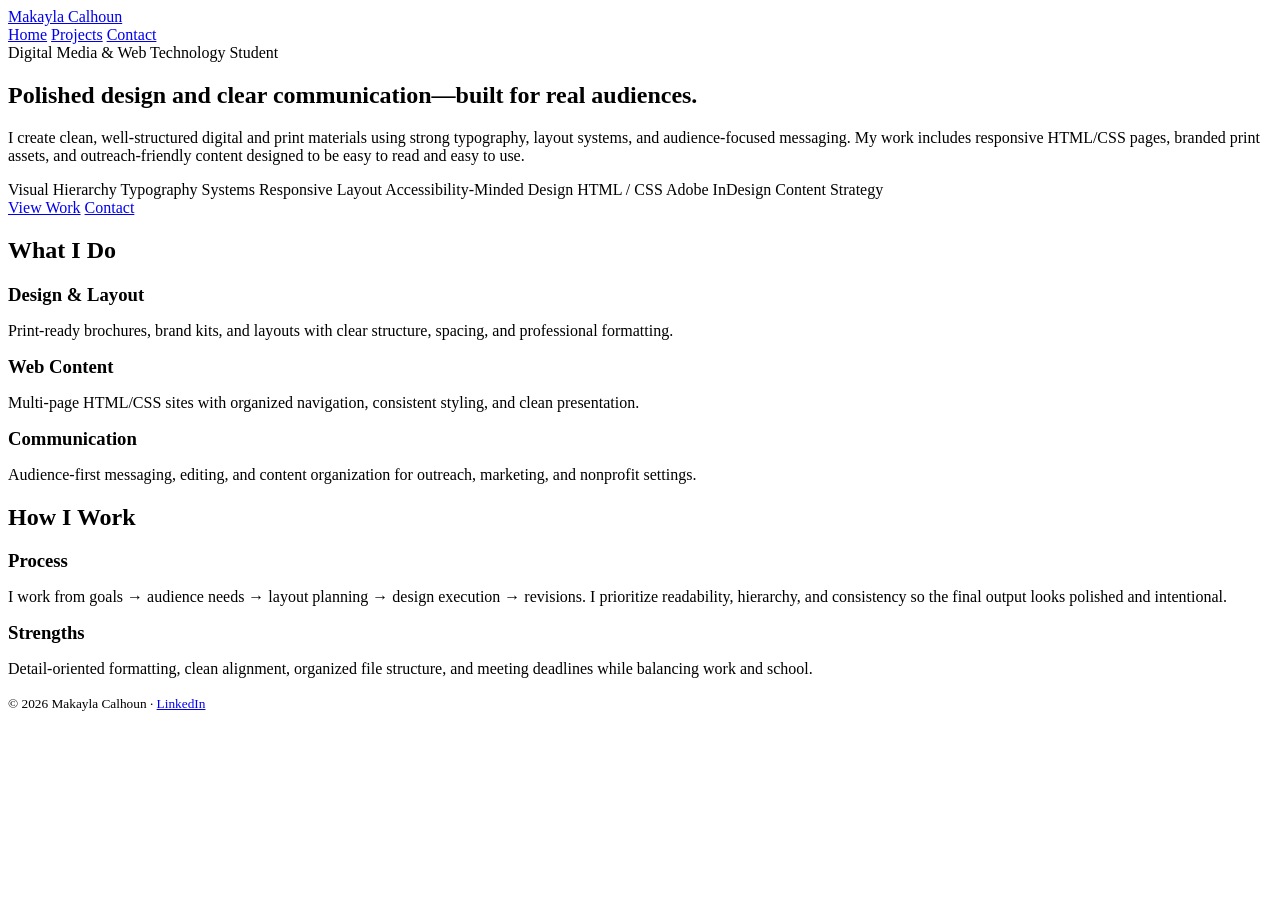
==== index.html @ f5013ccf "Add files via upload" ====
<!doctype html>
<html lang="en">
<head>
  <meta charset="utf-8" />
  <meta name="viewport" content="width=device-width, initial-scale=1" />
  <title>Makayla Calhoun | Digital Media & Web</title>
  <link rel="stylesheet" href="css/styles.css" />
</head>
<body>

  <header class="nav">
    <div class="nav-inner">
      <a class="brand" href="index.html">Makayla Calhoun</a>
      <nav class="links">
        <a href="index.html">Home</a>
        <a href="projects.html">Projects</a>
        <a href="contact.html">Contact</a>
      </nav>
    </div>
  </header>

  <main class="container">

    <section class="hero">
      <div class="kicker">Digital Media & Web Technology Student</div>
      <h1>Polished design and clear communication—built for real audiences.</h1>
      <p class="subtitle">
        I create clean, well-structured digital and print materials using strong typography, layout systems,
        and audience-focused messaging. My work includes responsive HTML/CSS pages, branded print assets,
        and outreach-friendly content designed to be easy to read and easy to use.
      </p>

      <div class="badges">
        <span class="badge">Visual Hierarchy</span>
        <span class="badge">Typography Systems</span>
        <span class="badge">Responsive Layout</span>
        <span class="badge">Accessibility-Minded Design</span>
        <span class="badge">HTML / CSS</span>
        <span class="badge">Adobe InDesign</span>
        <span class="badge">Content Strategy</span>
      </div>

      <div class="btn-row">
        <a class="btn primary" href="projects.html">View Work</a>
        <a class="btn" href="contact.html">Contact</a>
      </div>
    </section>

    <section class="section">
      <h2>What I Do</h2>
      <div class="grid">
        <div class="card third">
          <h3 style="margin:0 0 8px;">Design & Layout</h3>
          <p>Print-ready brochures, brand kits, and layouts with clear structure, spacing, and professional formatting.</p>
        </div>
        <div class="card third">
          <h3 style="margin:0 0 8px;">Web Content</h3>
          <p>Multi-page HTML/CSS sites with organized navigation, consistent styling, and clean presentation.</p>
        </div>
        <div class="card third">
          <h3 style="margin:0 0 8px;">Communication</h3>
          <p>Audience-first messaging, editing, and content organization for outreach, marketing, and nonprofit settings.</p>
        </div>
      </div>
    </section>

    <section class="section">
      <h2>How I Work</h2>
      <div class="grid">
        <div class="card half">
          <h3 style="margin:0 0 8px;">Process</h3>
          <p>
            I work from goals → audience needs → layout planning → design execution → revisions.
            I prioritize readability, hierarchy, and consistency so the final output looks polished and intentional.
          </p>
        </div>
        <div class="card half">
          <h3 style="margin:0 0 8px;">Strengths</h3>
          <p>
            Detail-oriented formatting, clean alignment, organized file structure, and meeting deadlines while balancing work and school.
          </p>
        </div>
      </div>
    </section>

  </main>

  <footer class="footer">
    <small>
      © <span id="year"></span> Makayla Calhoun ·
      <a href="https://www.linkedin.com/in/makayla-calhoun-033b991ba" target="_blank" rel="noopener">LinkedIn</a>
    </small>
  </footer>

  <script>
    document.getElementById("year").textContent = new Date().getFullYear();
  </script>

</body>
</html>
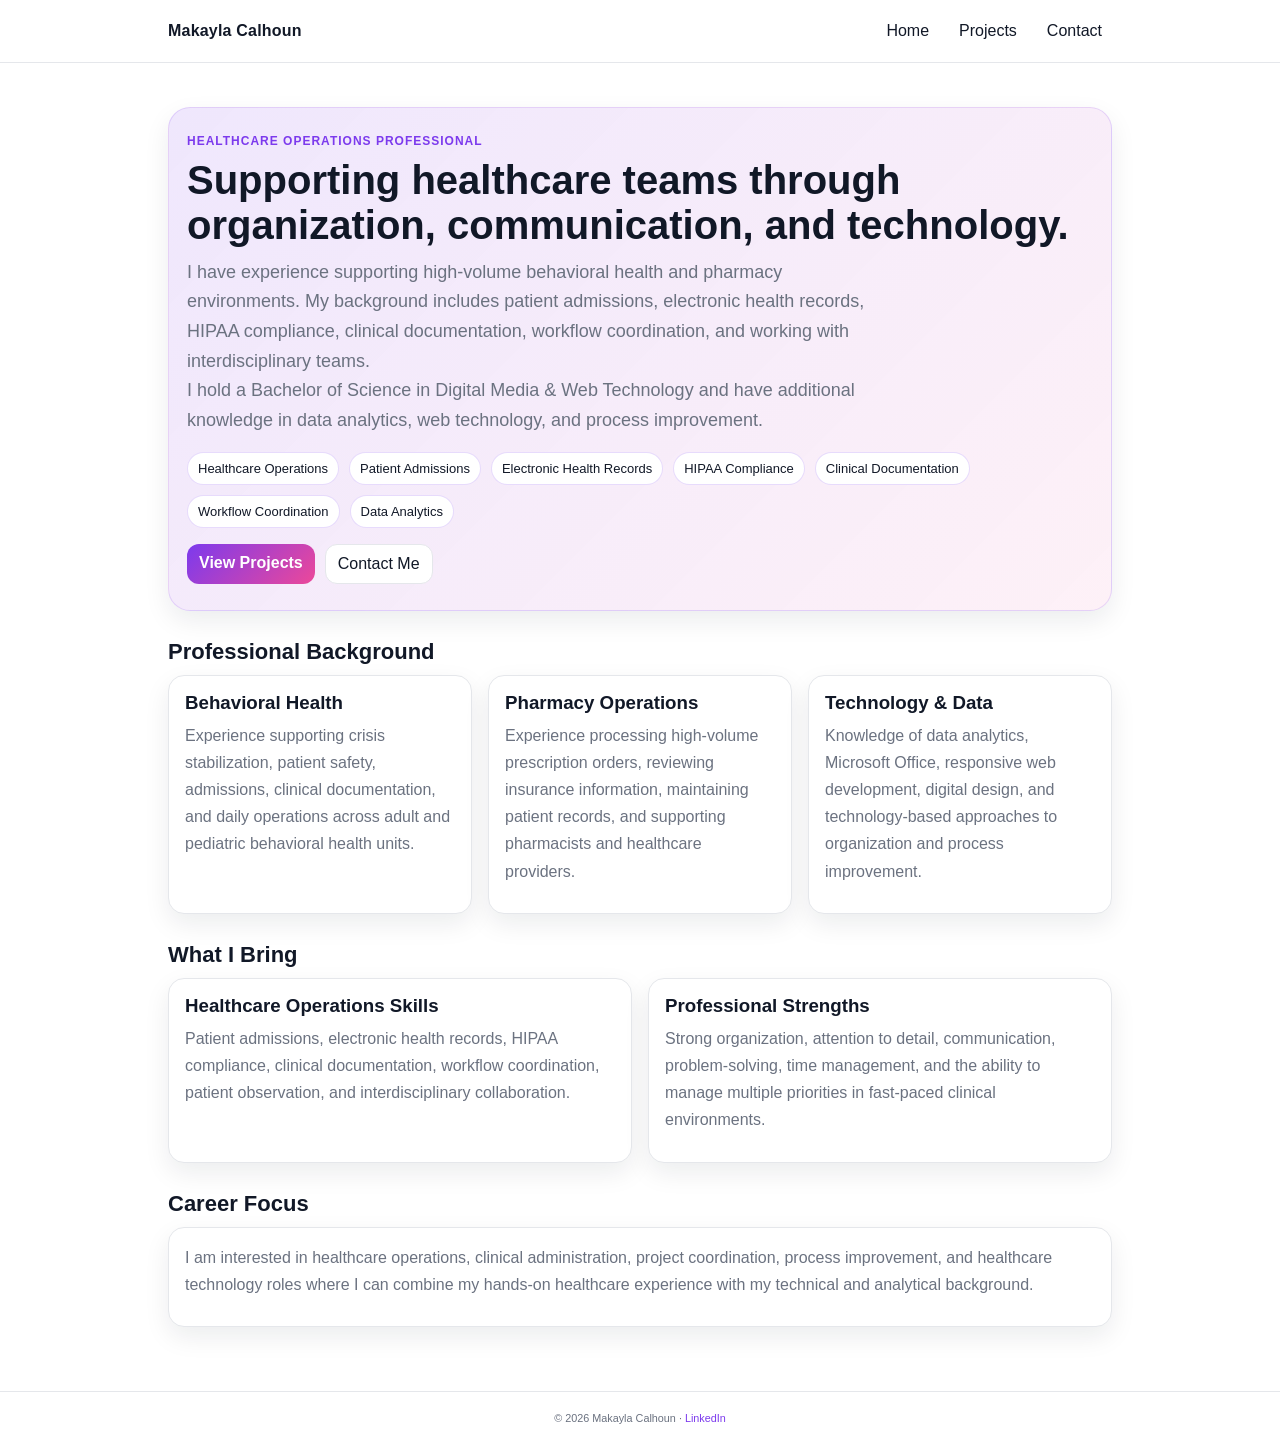
==== commit 7dd5abf3: "Update index.html" ====
--- a/index.html
+++ b/index.html
@@ -3,15 +3,24 @@
 <head>
   <meta charset="utf-8" />
   <meta name="viewport" content="width=device-width, initial-scale=1" />
-  <title>Makayla Calhoun | Digital Media & Web</title>
+
+  <title>Makayla Calhoun | Healthcare Operations</title>
+
+  <meta
+    name="description"
+    content="Portfolio of Makayla Calhoun, a healthcare operations professional with experience in behavioral health, pharmacy, digital media, and data analytics."
+  />
+
   <link rel="stylesheet" href="css/styles.css" />
 </head>
+
 <body>
 
   <header class="nav">
     <div class="nav-inner">
       <a class="brand" href="index.html">Makayla Calhoun</a>
-      <nav class="links">
+
+      <nav class="links" aria-label="Main navigation">
         <a href="index.html">Home</a>
         <a href="projects.html">Projects</a>
         <a href="contact.html">Contact</a>
@@ -22,64 +31,109 @@
   <main class="container">
 
     <section class="hero">
-      <div class="kicker">Digital Media & Web Technology Student</div>
-      <h1>Polished design and clear communication—built for real audiences.</h1>
+      <div class="kicker">
+        Healthcare Operations Professional
+      </div>
+
+      <h1>
+        Supporting healthcare teams through organization, communication, and technology.
+      </h1>
+
       <p class="subtitle">
-        I create clean, well-structured digital and print materials using strong typography, layout systems,
-        and audience-focused messaging. My work includes responsive HTML/CSS pages, branded print assets,
-        and outreach-friendly content designed to be easy to read and easy to use.
+        I have experience supporting high-volume behavioral health and pharmacy
+        environments. My background includes patient admissions, electronic health
+        records, HIPAA compliance, clinical documentation, workflow coordination,
+        and working with interdisciplinary teams.
+      </p>
+
+      <p class="subtitle">
+        I hold a Bachelor of Science in Digital Media &amp; Web Technology and have
+        additional knowledge in data analytics, web technology, and process improvement.
       </p>
 
       <div class="badges">
-        <span class="badge">Visual Hierarchy</span>
-        <span class="badge">Typography Systems</span>
-        <span class="badge">Responsive Layout</span>
-        <span class="badge">Accessibility-Minded Design</span>
-        <span class="badge">HTML / CSS</span>
-        <span class="badge">Adobe InDesign</span>
-        <span class="badge">Content Strategy</span>
+        <span class="badge">Healthcare Operations</span>
+        <span class="badge">Patient Admissions</span>
+        <span class="badge">Electronic Health Records</span>
+        <span class="badge">HIPAA Compliance</span>
+        <span class="badge">Clinical Documentation</span>
+        <span class="badge">Workflow Coordination</span>
+        <span class="badge">Data Analytics</span>
       </div>
 
       <div class="btn-row">
-        <a class="btn primary" href="projects.html">View Work</a>
-        <a class="btn" href="contact.html">Contact</a>
+        <a class="btn primary" href="projects.html">View Projects</a>
+        <a class="btn" href="contact.html">Contact Me</a>
       </div>
     </section>
 
     <section class="section">
-      <h2>What I Do</h2>
+      <h2>Professional Background</h2>
+
       <div class="grid">
         <div class="card third">
-          <h3 style="margin:0 0 8px;">Design & Layout</h3>
-          <p>Print-ready brochures, brand kits, and layouts with clear structure, spacing, and professional formatting.</p>
+          <h3 style="margin: 0 0 8px;">Behavioral Health</h3>
+          <p>
+            Experience supporting crisis stabilization, patient safety, admissions,
+            clinical documentation, and daily operations across adult and pediatric
+            behavioral health units.
+          </p>
         </div>
+
         <div class="card third">
-          <h3 style="margin:0 0 8px;">Web Content</h3>
-          <p>Multi-page HTML/CSS sites with organized navigation, consistent styling, and clean presentation.</p>
+          <h3 style="margin: 0 0 8px;">Pharmacy Operations</h3>
+          <p>
+            Experience processing high-volume prescription orders, reviewing insurance
+            information, maintaining patient records, and supporting pharmacists and
+            healthcare providers.
+          </p>
         </div>
+
         <div class="card third">
-          <h3 style="margin:0 0 8px;">Communication</h3>
-          <p>Audience-first messaging, editing, and content organization for outreach, marketing, and nonprofit settings.</p>
+          <h3 style="margin: 0 0 8px;">Technology &amp; Data</h3>
+          <p>
+            Knowledge of data analytics, Microsoft Office, responsive web development,
+            digital design, and technology-based approaches to organization and process
+            improvement.
+          </p>
         </div>
       </div>
     </section>
 
     <section class="section">
-      <h2>How I Work</h2>
+      <h2>What I Bring</h2>
+
       <div class="grid">
         <div class="card half">
-          <h3 style="margin:0 0 8px;">Process</h3>
+          <h3 style="margin: 0 0 8px;">Healthcare Operations Skills</h3>
           <p>
-            I work from goals → audience needs → layout planning → design execution → revisions.
-            I prioritize readability, hierarchy, and consistency so the final output looks polished and intentional.
+            Patient admissions, electronic health records, HIPAA compliance, clinical
+            documentation, workflow coordination, patient observation, and
+            interdisciplinary collaboration.
           </p>
         </div>
+
         <div class="card half">
-          <h3 style="margin:0 0 8px;">Strengths</h3>
+          <h3 style="margin: 0 0 8px;">Professional Strengths</h3>
           <p>
-            Detail-oriented formatting, clean alignment, organized file structure, and meeting deadlines while balancing work and school.
+            Strong organization, attention to detail, communication, problem-solving,
+            time management, and the ability to manage multiple priorities in fast-paced
+            clinical environments.
           </p>
         </div>
+      </div>
+    </section>
+
+    <section class="section">
+      <h2>Career Focus</h2>
+
+      <div class="card">
+        <p>
+          I am interested in healthcare operations, clinical administration, project
+          coordination, process improvement, and healthcare technology roles where I can
+          combine my hands-on healthcare experience with my technical and analytical
+          background.
+        </p>
       </div>
     </section>
 
@@ -88,13 +142,23 @@
   <footer class="footer">
     <small>
       © <span id="year"></span> Makayla Calhoun ·
-      <a href="https://www.linkedin.com/in/makayla-calhoun-033b991ba" target="_blank" rel="noopener">LinkedIn</a>
+      <a
+        href="https://www.linkedin.com/in/makayla-calhoun-033b991ba"
+        target="_blank"
+        rel="noopener noreferrer"
+      >
+        LinkedIn
+      </a>
     </small>
   </footer>
 
   <script>
-    document.getElementById("year").textContent = new Date().getFullYear();
+    const yearElement = document.getElementById("year");
+
+    if (yearElement) {
+      yearElement.textContent = new Date().getFullYear();
+    }
   </script>
 
 </body>
-</html>+</html>
--- a/css/styles.css
+++ b/css/styles.css
@@ -0,0 +1,164 @@
+:root{
+  --bg:#ffffff;
+  --text:#111827;
+  --muted:#6b7280;
+  --border:#e5e7eb;
+
+  /* Professional color with personality */
+  --accent:#7c3aed;   /* purple */
+  --accent2:#ec4899;  /* pink */
+  --card:#ffffff;
+  --soft:#faf7ff;     /* very light lavender */
+  --shadow: 0 10px 26px rgba(17,24,39,0.08);
+}
+
+*{ box-sizing:border-box; }
+html,body{ margin:0; padding:0; font-family: Arial, Helvetica, sans-serif; background:var(--bg); color:var(--text); }
+
+a{ color: var(--accent); }
+a:hover{ opacity:0.9; }
+
+.container{ max-width: 980px; margin: 0 auto; padding: 26px 18px; }
+
+.nav{
+  background:#fff;
+  border-bottom:1px solid var(--border);
+  position: sticky;
+  top:0;
+  z-index:10;
+}
+.nav-inner{
+  max-width: 980px;
+  margin: 0 auto;
+  padding: 14px 18px;
+  display:flex;
+  align-items:center;
+  justify-content:space-between;
+  gap:16px;
+}
+.brand{
+  font-weight:900;
+  letter-spacing:0.2px;
+  text-decoration:none;
+  color:var(--text);
+}
+.links{ display:flex; gap:10px; flex-wrap:wrap; }
+.links a{
+  text-decoration:none;
+  color:var(--text);
+  padding:8px 10px;
+  border-radius:10px;
+}
+.links a:hover{ background: var(--soft); }
+
+.hero{
+  margin-top: 18px;
+  padding: 26px 18px;
+  border-radius: 22px;
+  background: linear-gradient(135deg, rgba(124,58,237,0.12), rgba(236,72,153,0.08));
+  border: 1px solid rgba(124,58,237,0.16);
+  box-shadow: var(--shadow);
+}
+.kicker{
+  color:var(--accent);
+  font-weight:900;
+  text-transform:uppercase;
+  font-size:12px;
+  letter-spacing:1px;
+}
+h1{ margin:10px 0 10px; font-size:40px; line-height:1.12; }
+.subtitle{ margin:0; color:var(--muted); font-size:18px; line-height:1.65; max-width: 70ch; }
+
+.badges{ display:flex; flex-wrap:wrap; gap:10px; margin-top:16px; }
+.badge{
+  font-size:13px;
+  padding:8px 10px;
+  background:#fff;
+  border:1px solid rgba(124,58,237,0.18);
+  border-radius:999px;
+  color:var(--text);
+}
+
+.btn-row{ display:flex; gap:10px; flex-wrap:wrap; margin-top: 16px; }
+.btn{
+  display:inline-block;
+  text-decoration:none;
+  padding:10px 12px;
+  border-radius:12px;
+  border:1px solid var(--border);
+  color:var(--text);
+  background:#fff;
+}
+.btn.primary{
+  background: linear-gradient(135deg, var(--accent), var(--accent2));
+  border: none;
+  color:#fff;
+  font-weight:700;
+}
+.btn:hover{ opacity:0.94; }
+
+.section{ margin-top: 28px; }
+.section h2{ font-size:22px; margin: 0 0 10px; }
+.section p{ color:var(--muted); line-height:1.7; margin: 0 0 12px; }
+
+.grid{
+  display:grid;
+  grid-template-columns: repeat(12, 1fr);
+  gap:16px;
+}
+
+.card{
+  grid-column: span 12;
+  background: var(--card);
+  border: 1px solid var(--border);
+  border-radius: 16px;
+  padding: 16px;
+  box-shadow: var(--shadow);
+}
+
+@media (min-width: 760px){
+  .card.half{ grid-column: span 6; }
+  .card.third{ grid-column: span 4; }
+}
+
+.project{
+  display:flex;
+  flex-direction:column;
+  gap:10px;
+}
+
+.project img{
+  width:100%;
+  border-radius: 14px;
+  border: 1px solid var(--border);
+  background:#fff;
+}
+
+.project h3{ margin:0; font-size:18px; }
+.meta{ font-size:13px; color:var(--muted); }
+
+.project-grid{
+  display:grid;
+  grid-template-columns: 1fr;
+  gap:12px;
+}
+@media (min-width: 760px){
+  .project-grid{ grid-template-columns: repeat(3, 1fr); }
+}
+
+.hr{
+  height:1px;
+  background:var(--border);
+  margin: 10px 0 6px;
+}
+
+.footer{
+  border-top:1px solid var(--border);
+  margin-top: 38px;
+  padding: 18px;
+  color: var(--muted);
+  font-size: 13px;
+  text-align:center;
+}
+.footer a{ color: var(--accent); text-decoration:none; }
+.footer a:hover{ text-decoration:underline; }
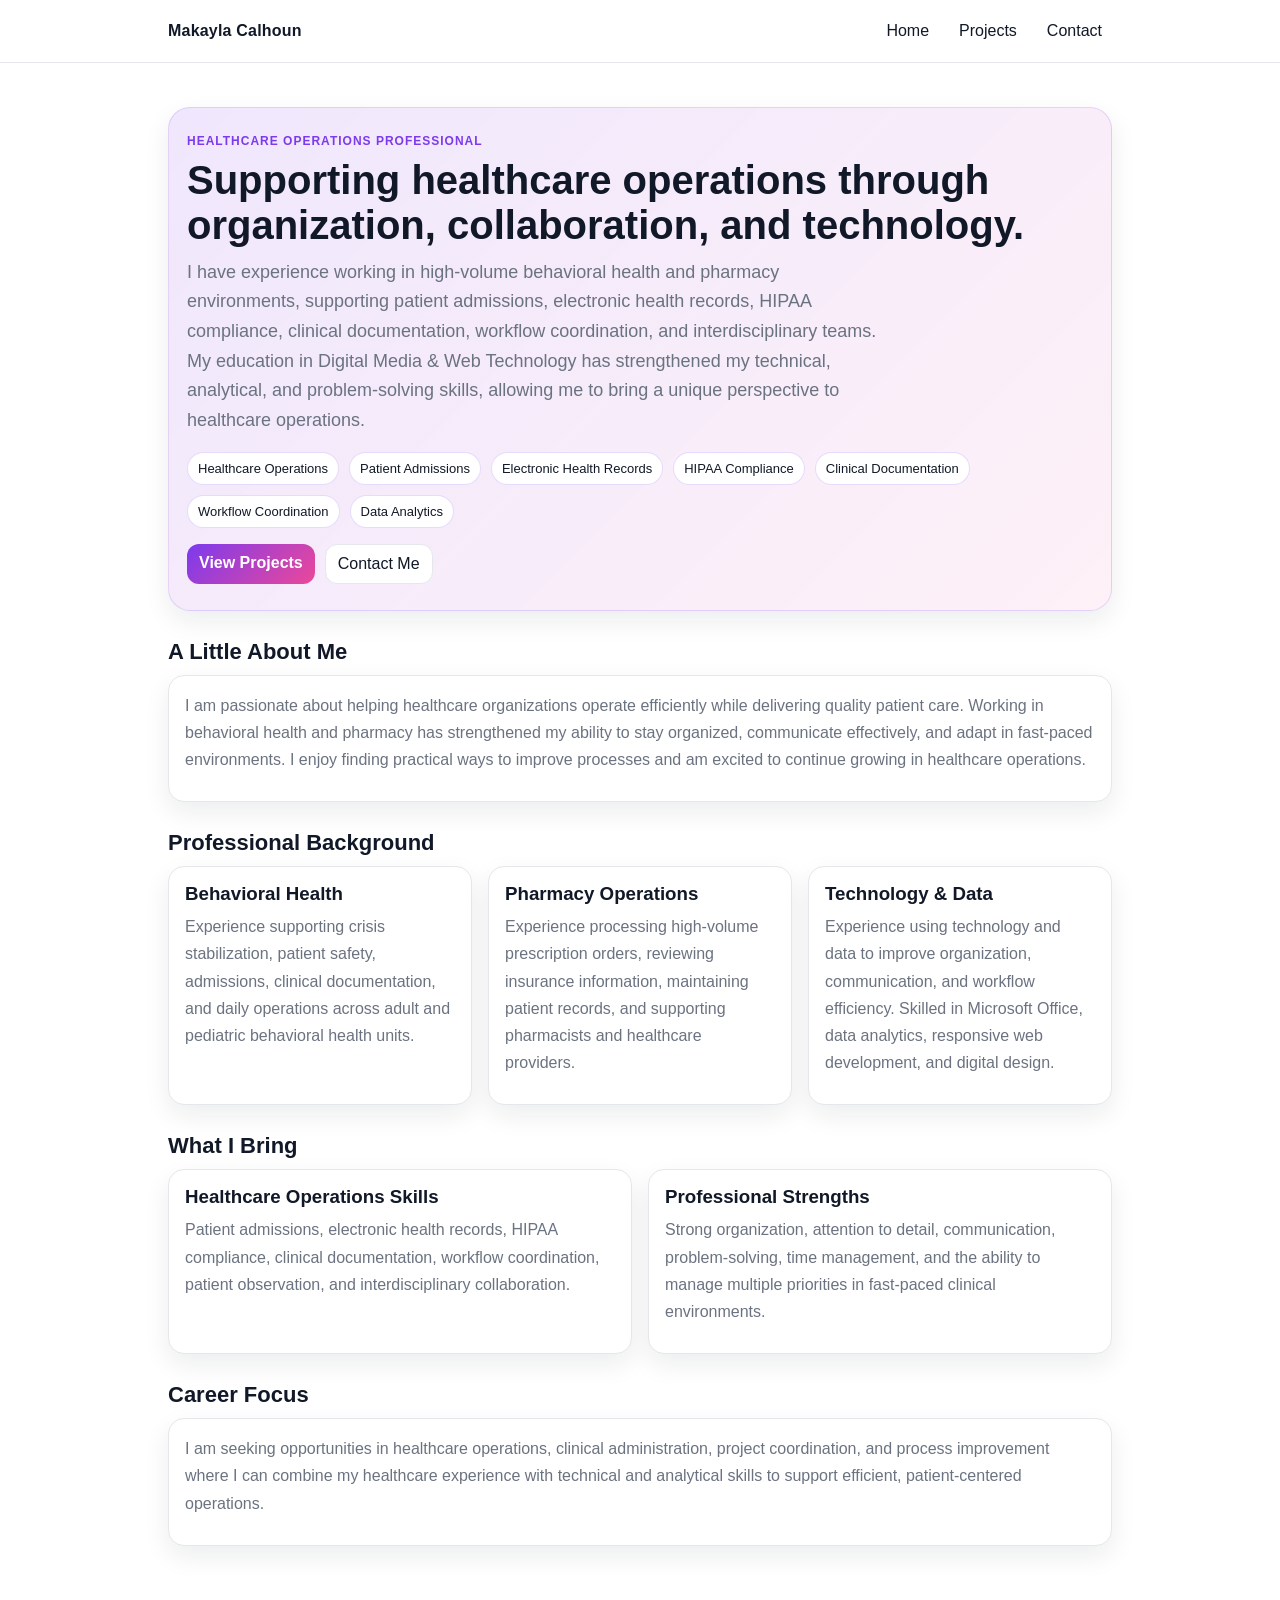
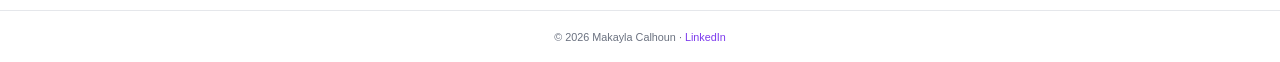
==== commit 03425141: "Update index.html" ====
--- a/index.html
+++ b/index.html
@@ -31,24 +31,23 @@
   <main class="container">
 
     <section class="hero">
-      <div class="kicker">
-        Healthcare Operations Professional
-      </div>
+      <div class="kicker">Healthcare Operations Professional</div>
 
       <h1>
-        Supporting healthcare teams through organization, communication, and technology.
+        Supporting healthcare operations through organization, collaboration, and technology.
       </h1>
 
       <p class="subtitle">
-        I have experience supporting high-volume behavioral health and pharmacy
-        environments. My background includes patient admissions, electronic health
-        records, HIPAA compliance, clinical documentation, workflow coordination,
-        and working with interdisciplinary teams.
+        I have experience working in high-volume behavioral health and pharmacy
+        environments, supporting patient admissions, electronic health records,
+        HIPAA compliance, clinical documentation, workflow coordination, and
+        interdisciplinary teams.
       </p>
 
       <p class="subtitle">
-        I hold a Bachelor of Science in Digital Media &amp; Web Technology and have
-        additional knowledge in data analytics, web technology, and process improvement.
+        My education in Digital Media &amp; Web Technology has strengthened my
+        technical, analytical, and problem-solving skills, allowing me to bring
+        a unique perspective to healthcare operations.
       </p>
 
       <div class="badges">
@@ -64,6 +63,21 @@
       <div class="btn-row">
         <a class="btn primary" href="projects.html">View Projects</a>
         <a class="btn" href="contact.html">Contact Me</a>
+      </div>
+    </section>
+
+    <section class="section">
+      <h2>A Little About Me</h2>
+
+      <div class="card">
+        <p>
+          I am passionate about helping healthcare organizations operate efficiently
+          while delivering quality patient care. Working in behavioral health and
+          pharmacy has strengthened my ability to stay organized, communicate
+          effectively, and adapt in fast-paced environments. I enjoy finding practical
+          ways to improve processes and am excited to continue growing in healthcare
+          operations.
+        </p>
       </div>
     </section>
 
@@ -92,9 +106,9 @@
         <div class="card third">
           <h3 style="margin: 0 0 8px;">Technology &amp; Data</h3>
           <p>
-            Knowledge of data analytics, Microsoft Office, responsive web development,
-            digital design, and technology-based approaches to organization and process
-            improvement.
+            Experience using technology and data to improve organization,
+            communication, and workflow efficiency. Skilled in Microsoft Office,
+            data analytics, responsive web development, and digital design.
           </p>
         </div>
       </div>
@@ -107,9 +121,9 @@
         <div class="card half">
           <h3 style="margin: 0 0 8px;">Healthcare Operations Skills</h3>
           <p>
-            Patient admissions, electronic health records, HIPAA compliance, clinical
-            documentation, workflow coordination, patient observation, and
-            interdisciplinary collaboration.
+            Patient admissions, electronic health records, HIPAA compliance,
+            clinical documentation, workflow coordination, patient observation,
+            and interdisciplinary collaboration.
           </p>
         </div>
 
@@ -117,8 +131,8 @@
           <h3 style="margin: 0 0 8px;">Professional Strengths</h3>
           <p>
             Strong organization, attention to detail, communication, problem-solving,
-            time management, and the ability to manage multiple priorities in fast-paced
-            clinical environments.
+            time management, and the ability to manage multiple priorities in
+            fast-paced clinical environments.
           </p>
         </div>
       </div>
@@ -129,10 +143,10 @@
 
       <div class="card">
         <p>
-          I am interested in healthcare operations, clinical administration, project
-          coordination, process improvement, and healthcare technology roles where I can
-          combine my hands-on healthcare experience with my technical and analytical
-          background.
+          I am seeking opportunities in healthcare operations, clinical administration,
+          project coordination, and process improvement where I can combine my healthcare
+          experience with technical and analytical skills to support efficient,
+          patient-centered operations.
         </p>
       </div>
     </section>
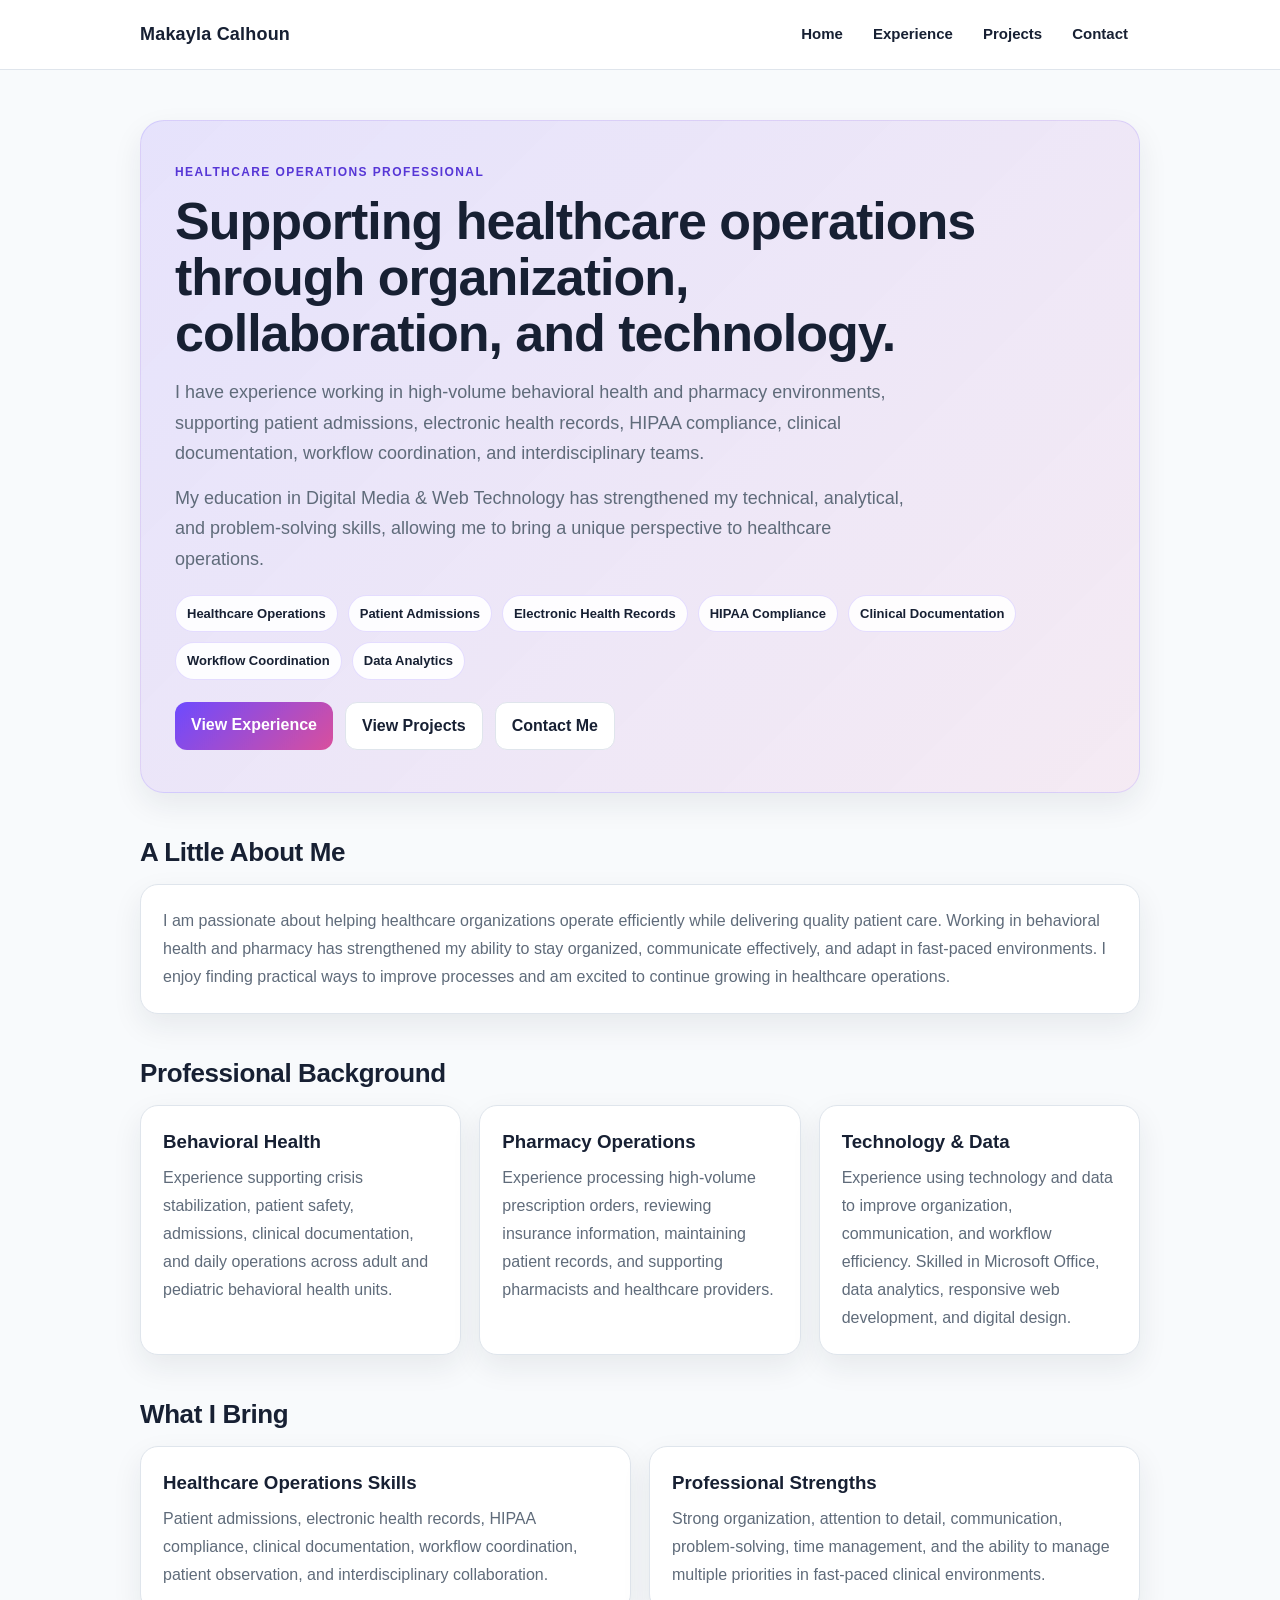
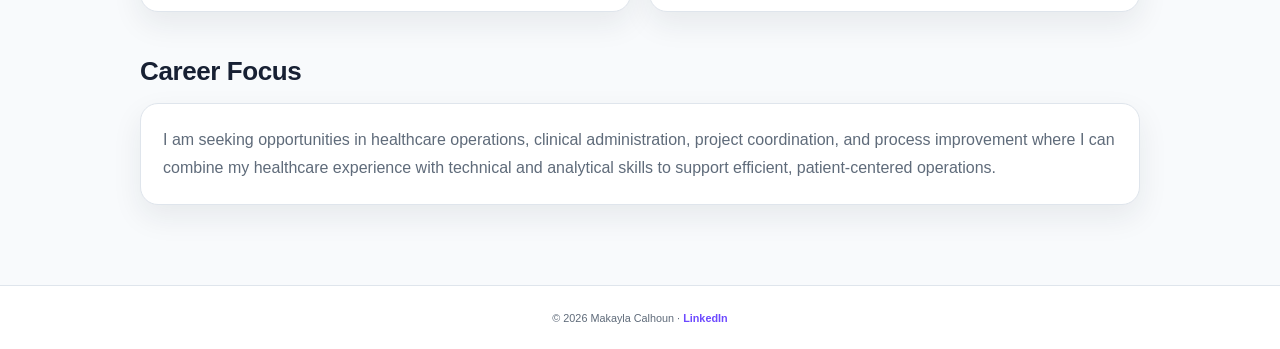
==== commit 06e44bf6: "Update index.html" ====
--- a/index.html
+++ b/index.html
@@ -22,6 +22,7 @@
 
       <nav class="links" aria-label="Main navigation">
         <a href="index.html">Home</a>
+        <a href="experience.html">Experience</a>
         <a href="projects.html">Projects</a>
         <a href="contact.html">Contact</a>
       </nav>
@@ -61,7 +62,8 @@
       </div>
 
       <div class="btn-row">
-        <a class="btn primary" href="projects.html">View Projects</a>
+        <a class="btn primary" href="experience.html">View Experience</a>
+        <a class="btn" href="projects.html">View Projects</a>
         <a class="btn" href="contact.html">Contact Me</a>
       </div>
     </section>
--- a/css/styles.css
+++ b/css/styles.css
@@ -1,164 +1,379 @@
-:root{
-  --bg:#ffffff;
-  --text:#111827;
-  --muted:#6b7280;
-  --border:#e5e7eb;
-
-  /* Professional color with personality */
-  --accent:#7c3aed;   /* purple */
-  --accent2:#ec4899;  /* pink */
-  --card:#ffffff;
-  --soft:#faf7ff;     /* very light lavender */
-  --shadow: 0 10px 26px rgba(17,24,39,0.08);
-}
-
-*{ box-sizing:border-box; }
-html,body{ margin:0; padding:0; font-family: Arial, Helvetica, sans-serif; background:var(--bg); color:var(--text); }
-
-a{ color: var(--accent); }
-a:hover{ opacity:0.9; }
-
-.container{ max-width: 980px; margin: 0 auto; padding: 26px 18px; }
-
-.nav{
-  background:#fff;
-  border-bottom:1px solid var(--border);
+:root {
+  --bg: #f8fafc;
+  --text: #172033;
+  --muted: #5f6b7a;
+  --border: #dfe5ec;
+
+  --accent: #6d4aff;
+  --accent-dark: #5636d6;
+  --accent2: #d94f9d;
+
+  --card: #ffffff;
+  --soft: #f3f0ff;
+  --soft-pink: #fff3f9;
+
+  --shadow: 0 12px 30px rgba(23, 32, 51, 0.08);
+  --shadow-hover: 0 16px 36px rgba(23, 32, 51, 0.12);
+}
+
+* {
+  box-sizing: border-box;
+}
+
+html {
+  scroll-behavior: smooth;
+}
+
+body {
+  margin: 0;
+  padding: 0;
+  font-family: Arial, Helvetica, sans-serif;
+  background: var(--bg);
+  color: var(--text);
+  line-height: 1.5;
+}
+
+a {
+  color: var(--accent);
+}
+
+a:hover {
+  color: var(--accent-dark);
+}
+
+img {
+  display: block;
+  max-width: 100%;
+}
+
+.container {
+  max-width: 1040px;
+  margin: 0 auto;
+  padding: 30px 20px;
+}
+
+/* Navigation */
+
+.nav {
+  background: rgba(255, 255, 255, 0.96);
+  border-bottom: 1px solid var(--border);
   position: sticky;
-  top:0;
-  z-index:10;
-}
-.nav-inner{
-  max-width: 980px;
+  top: 0;
+  z-index: 10;
+  backdrop-filter: blur(10px);
+}
+
+.nav-inner {
+  max-width: 1040px;
   margin: 0 auto;
-  padding: 14px 18px;
-  display:flex;
-  align-items:center;
-  justify-content:space-between;
-  gap:16px;
-}
-.brand{
-  font-weight:900;
-  letter-spacing:0.2px;
-  text-decoration:none;
-  color:var(--text);
-}
-.links{ display:flex; gap:10px; flex-wrap:wrap; }
-.links a{
-  text-decoration:none;
-  color:var(--text);
-  padding:8px 10px;
-  border-radius:10px;
-}
-.links a:hover{ background: var(--soft); }
-
-.hero{
-  margin-top: 18px;
-  padding: 26px 18px;
-  border-radius: 22px;
-  background: linear-gradient(135deg, rgba(124,58,237,0.12), rgba(236,72,153,0.08));
-  border: 1px solid rgba(124,58,237,0.16);
+  padding: 15px 20px;
+  display: flex;
+  align-items: center;
+  justify-content: space-between;
+  gap: 18px;
+}
+
+.brand {
+  font-weight: 800;
+  letter-spacing: 0.2px;
+  text-decoration: none;
+  color: var(--text);
+  font-size: 18px;
+}
+
+.brand:hover {
+  color: var(--accent);
+}
+
+.links {
+  display: flex;
+  gap: 6px;
+  flex-wrap: wrap;
+}
+
+.links a {
+  text-decoration: none;
+  color: var(--text);
+  padding: 8px 12px;
+  border-radius: 10px;
+  font-weight: 600;
+  font-size: 15px;
+}
+
+.links a:hover {
+  background: var(--soft);
+  color: var(--accent-dark);
+}
+
+/* Hero */
+
+.hero {
+  margin-top: 20px;
+  padding: 42px 34px;
+  border-radius: 24px;
+  background:
+    linear-gradient(
+      135deg,
+      rgba(109, 74, 255, 0.13),
+      rgba(217, 79, 157, 0.09)
+    );
+  border: 1px solid rgba(109, 74, 255, 0.16);
   box-shadow: var(--shadow);
 }
-.kicker{
-  color:var(--accent);
-  font-weight:900;
-  text-transform:uppercase;
-  font-size:12px;
-  letter-spacing:1px;
-}
-h1{ margin:10px 0 10px; font-size:40px; line-height:1.12; }
-.subtitle{ margin:0; color:var(--muted); font-size:18px; line-height:1.65; max-width: 70ch; }
-
-.badges{ display:flex; flex-wrap:wrap; gap:10px; margin-top:16px; }
-.badge{
-  font-size:13px;
-  padding:8px 10px;
-  background:#fff;
-  border:1px solid rgba(124,58,237,0.18);
-  border-radius:999px;
-  color:var(--text);
-}
-
-.btn-row{ display:flex; gap:10px; flex-wrap:wrap; margin-top: 16px; }
-.btn{
-  display:inline-block;
-  text-decoration:none;
-  padding:10px 12px;
-  border-radius:12px;
-  border:1px solid var(--border);
-  color:var(--text);
-  background:#fff;
-}
-.btn.primary{
+
+.kicker {
+  color: var(--accent-dark);
+  font-weight: 800;
+  text-transform: uppercase;
+  font-size: 12px;
+  letter-spacing: 1.4px;
+}
+
+h1 {
+  margin: 12px 0 16px;
+  max-width: 820px;
+  font-size: clamp(34px, 5vw, 52px);
+  line-height: 1.08;
+  letter-spacing: -1px;
+}
+
+.subtitle {
+  margin: 0 0 14px;
+  color: var(--muted);
+  font-size: 18px;
+  line-height: 1.7;
+  max-width: 74ch;
+}
+
+/* Badges */
+
+.badges {
+  display: flex;
+  flex-wrap: wrap;
+  gap: 10px;
+  margin-top: 20px;
+}
+
+.badge {
+  font-size: 13px;
+  font-weight: 600;
+  padding: 8px 11px;
+  background: rgba(255, 255, 255, 0.9);
+  border: 1px solid rgba(109, 74, 255, 0.18);
+  border-radius: 999px;
+  color: var(--text);
+}
+
+/* Buttons */
+
+.btn-row {
+  display: flex;
+  gap: 12px;
+  flex-wrap: wrap;
+  margin-top: 22px;
+}
+
+.btn {
+  display: inline-block;
+  text-decoration: none;
+  padding: 11px 16px;
+  border-radius: 12px;
+  border: 1px solid var(--border);
+  color: var(--text);
+  background: #ffffff;
+  font-weight: 700;
+  transition:
+    transform 0.2s ease,
+    box-shadow 0.2s ease,
+    opacity 0.2s ease;
+}
+
+.btn.primary {
   background: linear-gradient(135deg, var(--accent), var(--accent2));
   border: none;
-  color:#fff;
-  font-weight:700;
-}
-.btn:hover{ opacity:0.94; }
-
-.section{ margin-top: 28px; }
-.section h2{ font-size:22px; margin: 0 0 10px; }
-.section p{ color:var(--muted); line-height:1.7; margin: 0 0 12px; }
-
-.grid{
-  display:grid;
+  color: #ffffff;
+}
+
+.btn:hover {
+  transform: translateY(-2px);
+  box-shadow: 0 8px 18px rgba(23, 32, 51, 0.12);
+  color: var(--text);
+}
+
+.btn.primary:hover {
+  color: #ffffff;
+}
+
+/* Sections */
+
+.section {
+  margin-top: 40px;
+}
+
+.section h2 {
+  font-size: 26px;
+  margin: 0 0 12px;
+  letter-spacing: -0.4px;
+}
+
+.section > p {
+  max-width: 78ch;
+}
+
+.section p {
+  color: var(--muted);
+  line-height: 1.75;
+  margin: 0 0 12px;
+}
+
+/* Grid and cards */
+
+.grid {
+  display: grid;
   grid-template-columns: repeat(12, 1fr);
-  gap:16px;
-}
-
-.card{
+  gap: 18px;
+}
+
+.card {
   grid-column: span 12;
   background: var(--card);
   border: 1px solid var(--border);
-  border-radius: 16px;
-  padding: 16px;
+  border-radius: 18px;
+  padding: 22px;
   box-shadow: var(--shadow);
-}
-
-@media (min-width: 760px){
-  .card.half{ grid-column: span 6; }
-  .card.third{ grid-column: span 4; }
-}
-
-.project{
-  display:flex;
-  flex-direction:column;
-  gap:10px;
-}
-
-.project img{
-  width:100%;
+  transition:
+    transform 0.2s ease,
+    box-shadow 0.2s ease,
+    border-color 0.2s ease;
+}
+
+.card:hover {
+  transform: translateY(-3px);
+  box-shadow: var(--shadow-hover);
+  border-color: rgba(109, 74, 255, 0.25);
+}
+
+.card h2,
+.card h3 {
+  color: var(--text);
+}
+
+.card p:last-child {
+  margin-bottom: 0;
+}
+
+@media (min-width: 760px) {
+  .card.half {
+    grid-column: span 6;
+  }
+
+  .card.third {
+    grid-column: span 4;
+  }
+}
+
+/* Projects */
+
+.project {
+  display: flex;
+  flex-direction: column;
+  gap: 12px;
+}
+
+.project img {
+  width: 100%;
   border-radius: 14px;
   border: 1px solid var(--border);
-  background:#fff;
-}
-
-.project h3{ margin:0; font-size:18px; }
-.meta{ font-size:13px; color:var(--muted); }
-
-.project-grid{
-  display:grid;
+  background: #ffffff;
+  object-fit: cover;
+}
+
+.project h3 {
+  margin: 2px 0 0;
+  font-size: 20px;
+}
+
+.meta {
+  font-size: 13px;
+  color: var(--accent-dark);
+  font-weight: 700;
+}
+
+.project-grid {
+  display: grid;
   grid-template-columns: 1fr;
-  gap:12px;
-}
-@media (min-width: 760px){
-  .project-grid{ grid-template-columns: repeat(3, 1fr); }
-}
-
-.hr{
-  height:1px;
-  background:var(--border);
+  gap: 14px;
+  margin-top: 6px;
+}
+
+@media (min-width: 760px) {
+  .project-grid {
+    grid-template-columns: repeat(3, 1fr);
+  }
+}
+
+.hr {
+  height: 1px;
+  background: var(--border);
   margin: 10px 0 6px;
 }
 
-.footer{
-  border-top:1px solid var(--border);
-  margin-top: 38px;
-  padding: 18px;
+/* Footer */
+
+.footer {
+  border-top: 1px solid var(--border);
+  margin-top: 50px;
+  padding: 22px;
   color: var(--muted);
   font-size: 13px;
-  text-align:center;
-}
-.footer a{ color: var(--accent); text-decoration:none; }
-.footer a:hover{ text-decoration:underline; }+  text-align: center;
+  background: #ffffff;
+}
+
+.footer a {
+  color: var(--accent);
+  text-decoration: none;
+  font-weight: 700;
+}
+
+.footer a:hover {
+  text-decoration: underline;
+}
+
+/* Mobile */
+
+@media (max-width: 640px) {
+  .nav-inner {
+    align-items: flex-start;
+    flex-direction: column;
+  }
+
+  .links {
+    width: 100%;
+  }
+
+  .links a {
+    padding-left: 0;
+  }
+
+  .hero {
+    padding: 30px 22px;
+  }
+
+  h1 {
+    font-size: 34px;
+  }
+
+  .subtitle {
+    font-size: 16px;
+  }
+
+  .btn {
+    width: 100%;
+    text-align: center;
+  }
+
+  .card {
+    padding: 19px;
+  }
+}
